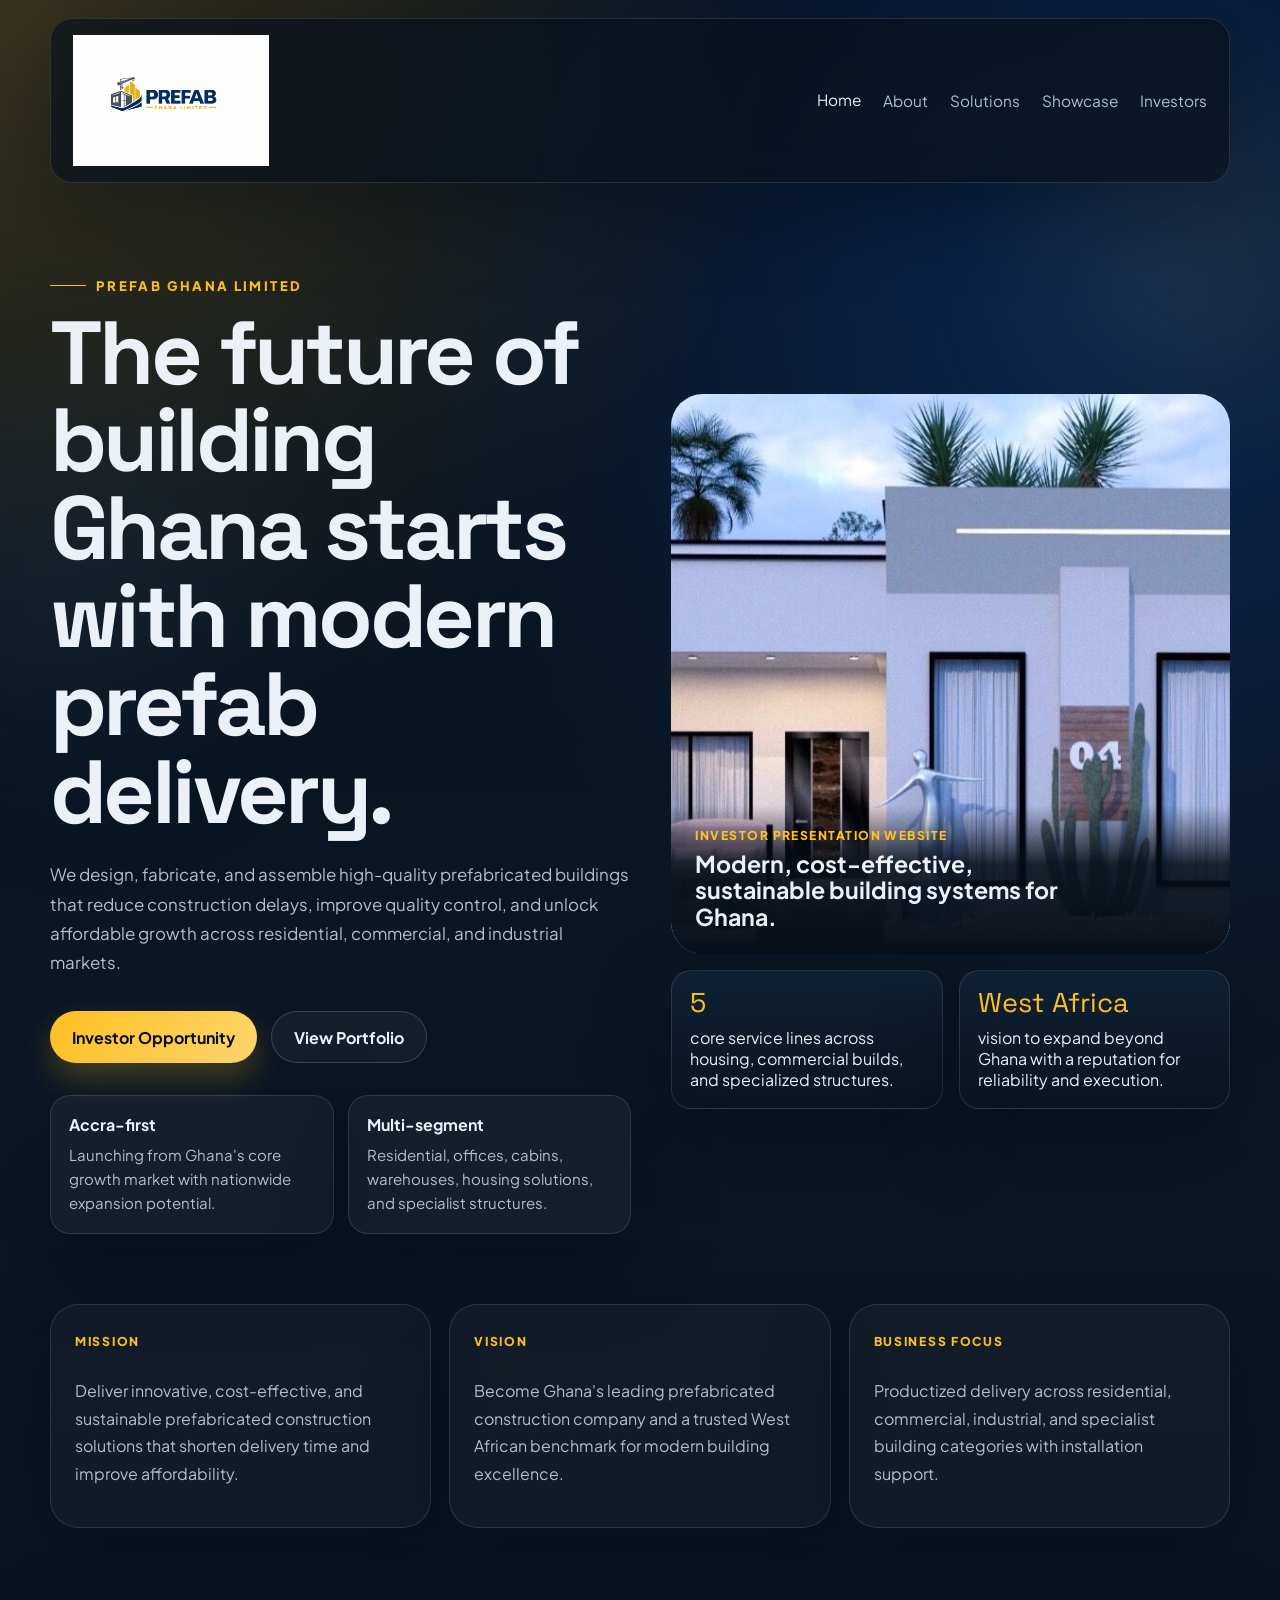
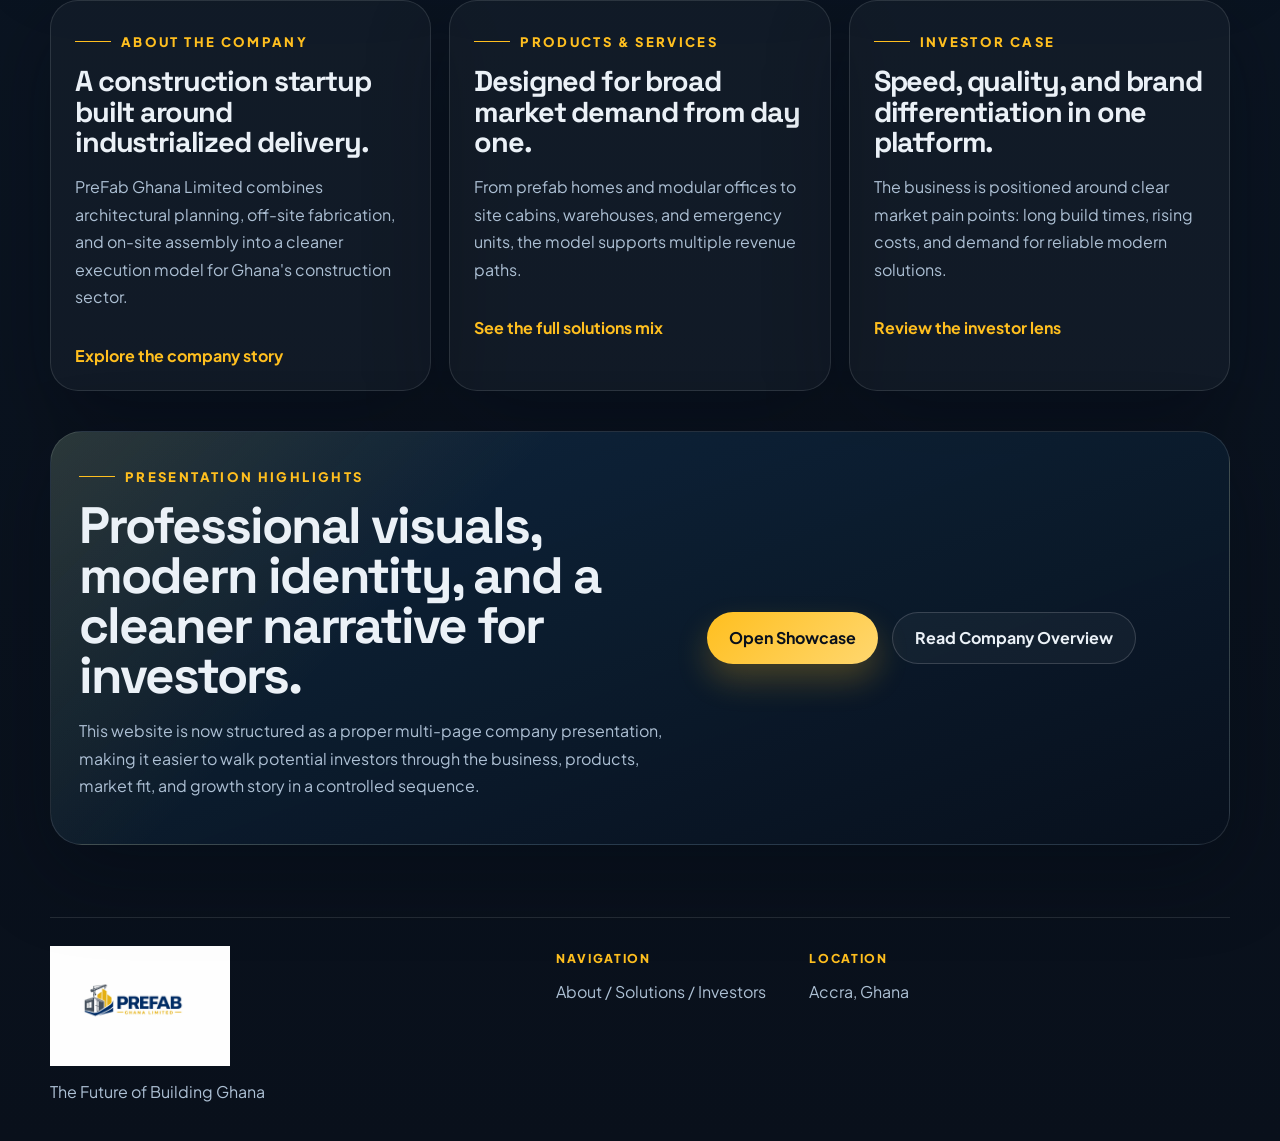
==== index.html @ 512274a3 "base website implemented" ====
<!DOCTYPE html>
<html lang="en">
  <head>
    <meta charset="UTF-8" />
    <meta name="viewport" content="width=device-width, initial-scale=1.0" />
    <title>PreFab Ghana Limited | Modern Prefab Construction in Ghana</title>
    <meta
      name="description"
      content="Investor-ready multi-page website for PreFab Ghana Limited, showcasing modern prefabricated construction solutions in Ghana."
    />
    <link rel="preconnect" href="https://fonts.googleapis.com" />
    <link rel="preconnect" href="https://fonts.gstatic.com" crossorigin />
    <link
      href="https://fonts.googleapis.com/css2?family=Plus+Jakarta+Sans:wght@400;500;600;700;800&family=Space+Grotesk:wght@500;700&display=swap"
      rel="stylesheet"
    />
    <link rel="stylesheet" href="styles.css" />
  </head>
  <body data-page="home">
    <div class="site-shell">
      <header class="topbar">
        <a class="brand" href="index.html" aria-label="PreFab Ghana home">
          <img src="assets/logo.png" alt="PreFab Ghana Limited logo" />
        </a>
        <button class="menu-toggle" type="button" aria-expanded="false" aria-label="Open navigation">
          <span></span>
          <span></span>
        </button>
        <nav class="nav">
          <a href="index.html" data-page="home">Home</a>
          <a href="about.html" data-page="about">About</a>
          <a href="solutions.html" data-page="solutions">Solutions</a>
          <a href="showcase.html" data-page="showcase">Showcase</a>
          <a href="investors.html" data-page="investors">Investors</a>
        </nav>
      </header>

      <main>
        <section class="hero section">
          <div class="hero-copy reveal">
            <span class="eyebrow">PreFab Ghana Limited</span>
            <h1>The future of building Ghana starts with modern prefab delivery.</h1>
            <p class="lead">
              We design, fabricate, and assemble high-quality prefabricated buildings that reduce construction delays,
              improve quality control, and unlock affordable growth across residential, commercial, and industrial markets.
            </p>
            <div class="hero-actions">
              <a class="button button-primary" href="investors.html">Investor Opportunity</a>
              <a class="button button-secondary" href="showcase.html">View Portfolio</a>
            </div>
            <div class="hero-points">
              <div>
                <strong>Accra-first</strong>
                <span>Launching from Ghana's core growth market with nationwide expansion potential.</span>
              </div>
              <div>
                <strong>Multi-segment</strong>
                <span>Residential, offices, cabins, warehouses, housing solutions, and specialist structures.</span>
              </div>
            </div>
          </div>

          <div class="hero-visual reveal">
            <div class="hero-card glass">
              <img src="assets/project-3.jpeg" alt="Featured PreFab Ghana project" />
              <div class="hero-overlay">
                <p>Investor presentation website</p>
                <strong>Modern, cost-effective, sustainable building systems for Ghana.</strong>
              </div>
            </div>
            <div class="hero-stats">
              <article class="metric glass">
                <span>5</span>
                <p>core service lines across housing, commercial builds, and specialized structures.</p>
              </article>
              <article class="metric glass">
                <span>West Africa</span>
                <p>vision to expand beyond Ghana with a reputation for reliability and execution.</p>
              </article>
            </div>
          </div>
        </section>

        <section class="section intro-strip reveal">
          <div class="strip-card">
            <span>Mission</span>
            <p>
              Deliver innovative, cost-effective, and sustainable prefabricated construction solutions that shorten
              delivery time and improve affordability.
            </p>
          </div>
          <div class="strip-card">
            <span>Vision</span>
            <p>
              Become Ghana's leading prefabricated construction company and a trusted West African benchmark for modern
              building excellence.
            </p>
          </div>
          <div class="strip-card">
            <span>Business Focus</span>
            <p>
              Productized delivery across residential, commercial, industrial, and specialist building categories with
              installation support.
            </p>
          </div>
        </section>

        <section class="section summary-grid">
          <article class="feature-panel reveal">
            <span class="eyebrow">About The Company</span>
            <h2>A construction startup built around industrialized delivery.</h2>
            <p>
              PreFab Ghana Limited combines architectural planning, off-site fabrication, and on-site assembly into a
              cleaner execution model for Ghana's construction sector.
            </p>
            <a class="text-link" href="about.html">Explore the company story</a>
          </article>
          <article class="feature-panel reveal">
            <span class="eyebrow">Products & Services</span>
            <h2>Designed for broad market demand from day one.</h2>
            <p>
              From prefab homes and modular offices to site cabins, warehouses, and emergency units, the model supports
              multiple revenue paths.
            </p>
            <a class="text-link" href="solutions.html">See the full solutions mix</a>
          </article>
          <article class="feature-panel reveal">
            <span class="eyebrow">Investor Case</span>
            <h2>Speed, quality, and brand differentiation in one platform.</h2>
            <p>
              The business is positioned around clear market pain points: long build times, rising costs, and demand for
              reliable modern solutions.
            </p>
            <a class="text-link" href="investors.html">Review the investor lens</a>
          </article>
        </section>

        <section class="section highlight-band reveal">
          <div class="highlight-copy">
            <span class="eyebrow">Presentation Highlights</span>
            <h2>Professional visuals, modern identity, and a cleaner narrative for investors.</h2>
            <p>
              This website is now structured as a proper multi-page company presentation, making it easier to walk
              potential investors through the business, products, market fit, and growth story in a controlled sequence.
            </p>
          </div>
          <div class="highlight-actions">
            <a class="button button-primary" href="showcase.html">Open Showcase</a>
            <a class="button button-secondary" href="about.html">Read Company Overview</a>
          </div>
        </section>
      </main>

      <footer class="footer">
        <div>
          <img src="assets/logo.png" alt="PreFab Ghana Limited logo" />
          <p>The Future of Building Ghana</p>
        </div>
        <div>
          <span>Navigation</span>
          <p><a href="about.html">About</a> / <a href="solutions.html">Solutions</a> / <a href="investors.html">Investors</a></p>
        </div>
        <div>
          <span>Location</span>
          <p>Accra, Ghana</p>
        </div>
      </footer>
    </div>

    <script src="script.js"></script>
  </body>
</html>
---- styles.css ----
:root {
  --bg: #08111d;
  --text: #ebf1f7;
  --muted: #adc0d4;
  --accent: #ffbf1f;
  --brand: #0a418c;
  --line: rgba(235, 241, 247, 0.12);
  --shadow: 0 28px 80px rgba(1, 8, 18, 0.34);
  --radius-lg: 28px;
  --radius-md: 20px;
  --radius-sm: 14px;
  --container: min(1180px, calc(100vw - 40px));
}

* {
  box-sizing: border-box;
}

html {
  scroll-behavior: smooth;
}

body {
  margin: 0;
  font-family: "Plus Jakarta Sans", sans-serif;
  background:
    radial-gradient(circle at top left, rgba(255, 191, 31, 0.2), transparent 26%),
    radial-gradient(circle at 90% 10%, rgba(10, 65, 140, 0.45), transparent 28%),
    linear-gradient(180deg, #07101c 0%, #0b1624 40%, #09101b 100%);
  color: var(--text);
}

img {
  max-width: 100%;
  display: block;
}

a {
  color: inherit;
  text-decoration: none;
}

button {
  font: inherit;
}

.site-shell {
  position: relative;
  overflow: hidden;
}

.site-shell::before,
.site-shell::after {
  content: "";
  position: fixed;
  z-index: -1;
  border-radius: 50%;
  filter: blur(90px);
  opacity: 0.38;
}

.site-shell::before {
  width: 280px;
  height: 280px;
  top: 110px;
  right: -60px;
  background: rgba(255, 191, 31, 0.24);
}

.site-shell::after {
  width: 340px;
  height: 340px;
  left: -100px;
  bottom: 140px;
  background: rgba(16, 73, 150, 0.26);
}

.topbar {
  position: sticky;
  top: 0;
  z-index: 20;
  width: var(--container);
  margin: 18px auto 0;
  padding: 16px 22px;
  display: flex;
  align-items: center;
  justify-content: space-between;
  gap: 24px;
  background: rgba(8, 17, 29, 0.68);
  backdrop-filter: blur(18px);
  border: 1px solid var(--line);
  border-radius: 22px;
  box-shadow: var(--shadow);
}

.brand img {
  width: 196px;
  height: auto;
}

.nav {
  display: flex;
  align-items: center;
  gap: 22px;
  font-size: 0.96rem;
  color: var(--muted);
}

.nav a {
  padding: 8px 0;
  transition: color 0.25s ease, transform 0.25s ease;
}

.nav a:hover,
.nav a:focus-visible,
.nav a.is-current {
  color: var(--text);
  transform: translateY(-1px);
}

.menu-toggle {
  display: none;
  width: 48px;
  height: 48px;
  padding: 0;
  border: 1px solid var(--line);
  background: rgba(255, 255, 255, 0.04);
  border-radius: 14px;
  cursor: pointer;
}

.menu-toggle span {
  display: block;
  width: 20px;
  height: 2px;
  margin: 6px auto;
  background: var(--text);
  transition: transform 0.3s ease, opacity 0.3s ease;
}

.section {
  width: var(--container);
  margin: 0 auto;
}

.hero,
.page-hero {
  display: grid;
  grid-template-columns: 1.02fr 0.98fr;
  gap: 40px;
  align-items: center;
}

.hero {
  padding: 86px 0 48px;
}

.page-hero {
  padding: 78px 0 36px;
}

.eyebrow {
  display: inline-flex;
  align-items: center;
  gap: 10px;
  margin-bottom: 16px;
  color: var(--accent);
  font-size: 0.82rem;
  font-weight: 800;
  letter-spacing: 0.18em;
  text-transform: uppercase;
}

.eyebrow::before {
  content: "";
  width: 36px;
  height: 1px;
  background: currentColor;
}

.hero h1,
.page-hero h1,
.feature-panel h2,
.highlight-copy h2,
.investor-copy h2 {
  margin: 0;
  font-family: "Space Grotesk", sans-serif;
  line-height: 0.98;
  letter-spacing: -0.04em;
}

.hero h1 {
  max-width: 12ch;
  font-size: clamp(3rem, 7vw, 5.8rem);
}

.page-hero h1 {
  max-width: 12ch;
  font-size: clamp(2.8rem, 6vw, 4.8rem);
}

.feature-panel h2 {
  margin-bottom: 14px;
  font-size: 1.8rem;
  line-height: 1.05;
}

.highlight-copy h2,
.investor-copy h2 {
  font-size: clamp(2rem, 4vw, 3.4rem);
}

.lead,
.feature-panel p,
.panel p,
.advantage-card p,
.solution-card p,
.showcase-caption p,
.investor-copy p,
.investor-grid p,
.footer p,
.strip-card p,
.highlight-copy p {
  color: var(--muted);
  line-height: 1.72;
}

.lead {
  max-width: 64ch;
  margin: 24px 0 0;
  font-size: 1.06rem;
}

.hero-actions,
.highlight-actions {
  display: flex;
  flex-wrap: wrap;
  gap: 14px;
}

.hero-actions {
  margin: 34px 0 32px;
}

.button {
  display: inline-flex;
  align-items: center;
  justify-content: center;
  min-height: 52px;
  padding: 0 22px;
  border-radius: 999px;
  font-weight: 700;
  transition: transform 0.25s ease, box-shadow 0.25s ease;
}

.button:hover,
.button:focus-visible {
  transform: translateY(-2px);
}

.button-primary {
  background: linear-gradient(135deg, var(--accent) 0%, #ffd76f 100%);
  color: #09101b;
  box-shadow: 0 16px 32px rgba(255, 191, 31, 0.24);
}

.button-secondary {
  border: 1px solid rgba(255, 255, 255, 0.16);
  background: rgba(255, 255, 255, 0.04);
}

.hero-points {
  display: grid;
  grid-template-columns: repeat(2, minmax(0, 1fr));
  gap: 14px;
}

.hero-points div,
.metric,
.strip-card,
.feature-panel,
.panel,
.solution-card,
.advantage-card,
.investor-panel,
.showcase-stage,
.showcase-item,
.highlight-band,
.page-hero-media {
  border: 1px solid var(--line);
  box-shadow: var(--shadow);
}

.hero-points div,
.metric {
  padding: 18px;
  border-radius: var(--radius-md);
  background: rgba(255, 255, 255, 0.04);
}

.hero-points strong {
  display: block;
  margin-bottom: 8px;
  font-size: 1rem;
}

.hero-points span {
  color: var(--muted);
  font-size: 0.94rem;
  line-height: 1.6;
}

.hero-visual {
  display: grid;
  gap: 16px;
}

.glass {
  background: linear-gradient(180deg, rgba(16, 35, 56, 0.84), rgba(9, 20, 33, 0.92));
  backdrop-filter: blur(16px);
}

.hero-card,
.showcase-stage,
.page-hero-media {
  position: relative;
  overflow: hidden;
  border-radius: 32px;
}

.hero-card img,
.showcase-stage img,
.page-hero-media img {
  width: 100%;
  height: 100%;
  object-fit: cover;
}

.hero-card {
  min-height: 560px;
}

.page-hero-media {
  min-height: 420px;
}

.hero-overlay,
.showcase-caption {
  position: absolute;
  left: 0;
  right: 0;
  bottom: 0;
  padding: 22px 24px 24px;
  background: linear-gradient(180deg, transparent 0%, rgba(6, 13, 22, 0.88) 40%, rgba(6, 13, 22, 0.98) 100%);
}

.hero-overlay p,
.showcase-caption span {
  margin: 0 0 8px;
  color: var(--accent);
  text-transform: uppercase;
  letter-spacing: 0.12em;
  font-size: 0.76rem;
  font-weight: 800;
}

.hero-overlay strong,
.showcase-caption h3 {
  display: block;
  margin: 0;
  max-width: 24ch;
  font-size: 1.45rem;
  line-height: 1.14;
}

.hero-stats {
  display: grid;
  grid-template-columns: repeat(2, minmax(0, 1fr));
  gap: 16px;
}

.metric span {
  display: block;
  margin-bottom: 10px;
  color: var(--accent);
  font-family: "Space Grotesk", sans-serif;
  font-size: 1.7rem;
  line-height: 1;
}

.metric p {
  margin: 0;
}

.intro-strip,
.summary-grid,
.two-column,
.about-grid,
.solution-grid,
.advantage-grid,
.investor-grid {
  display: grid;
  gap: 18px;
}

.intro-strip {
  grid-template-columns: repeat(3, minmax(0, 1fr));
  padding: 22px 0 44px;
}

.summary-grid {
  grid-template-columns: repeat(3, minmax(0, 1fr));
  padding-top: 28px;
}

.two-column {
  grid-template-columns: repeat(2, minmax(0, 1fr));
  padding-top: 28px;
}

.about-grid {
  grid-template-columns: 0.9fr 1fr 1fr;
  padding-top: 28px;
}

.solution-grid,
.advantage-grid,
.investor-grid {
  grid-template-columns: repeat(4, minmax(0, 1fr));
  padding-top: 28px;
}

.strip-card,
.feature-panel,
.panel,
.solution-card,
.advantage-card,
.investor-panel,
.showcase-item {
  background: rgba(255, 255, 255, 0.03);
  border-radius: var(--radius-lg);
}

.strip-card,
.feature-panel,
.panel,
.solution-card,
.advantage-card {
  padding: 24px;
}

.strip-card span,
.footer span {
  display: inline-block;
  margin-bottom: 12px;
  color: var(--accent);
  font-size: 0.76rem;
  letter-spacing: 0.14em;
  font-weight: 800;
  text-transform: uppercase;
}

.highlight-band {
  margin-top: 40px;
  padding: 28px;
  display: grid;
  grid-template-columns: 1.1fr 0.9fr;
  gap: 24px;
  align-items: center;
  border-radius: 32px;
  background:
    linear-gradient(135deg, rgba(255, 191, 31, 0.12), transparent 32%),
    linear-gradient(160deg, rgba(15, 39, 64, 0.92), rgba(8, 17, 29, 0.96));
}

.panel h3,
.solution-card h3,
.advantage-card h3 {
  margin: 0 0 16px;
  font-size: 1.2rem;
}

.clean-list,
.value-list {
  list-style: none;
  padding: 0;
  margin: 0;
}

.clean-list li,
.value-list li {
  padding: 13px 0;
  border-bottom: 1px solid rgba(255, 255, 255, 0.08);
}

.clean-list li:last-child,
.value-list li:last-child {
  border-bottom: 0;
}

.value-list li {
  display: grid;
  gap: 4px;
}

.value-list span {
  color: var(--muted);
}

.timeline-step {
  display: grid;
  grid-template-columns: auto 1fr;
  gap: 14px;
  align-items: start;
  padding: 14px 0;
}

.timeline-step span,
.solution-index {
  display: inline-flex;
  align-items: center;
  justify-content: center;
  width: 42px;
  height: 42px;
  border-radius: 50%;
  background: rgba(255, 191, 31, 0.14);
  color: var(--accent);
  font-weight: 800;
}

.timeline-step p {
  margin: 6px 0 0;
}

.solution-index {
  margin-bottom: 18px;
}

.showcase-layout {
  display: grid;
  grid-template-columns: 1.25fr 0.75fr;
  gap: 20px;
  align-items: stretch;
  padding-top: 28px;
}

.showcase-stage {
  min-height: 620px;
}

.showcase-list {
  display: grid;
  gap: 14px;
}

.showcase-item {
  display: grid;
  grid-template-columns: 124px 1fr;
  gap: 16px;
  align-items: center;
  width: 100%;
  padding: 14px;
  color: var(--text);
  cursor: pointer;
  text-align: left;
  transition: transform 0.25s ease, border-color 0.25s ease, background 0.25s ease;
}

.showcase-item img {
  width: 124px;
  height: 94px;
  border-radius: 16px;
  object-fit: cover;
}

.showcase-item span {
  font-weight: 700;
  line-height: 1.5;
}

.showcase-item:hover,
.showcase-item:focus-visible,
.showcase-item.is-active {
  transform: translateY(-2px);
  border-color: rgba(255, 191, 31, 0.42);
  background: rgba(255, 255, 255, 0.06);
}

.investor-panel {
  padding: 28px;
  background:
    linear-gradient(135deg, rgba(255, 191, 31, 0.12), transparent 32%),
    linear-gradient(160deg, rgba(15, 39, 64, 0.92), rgba(8, 17, 29, 0.96));
}

.investor-copy {
  max-width: 760px;
  margin-bottom: 24px;
}

.investor-grid article {
  padding: 22px;
  border-radius: var(--radius-md);
  background: rgba(255, 255, 255, 0.04);
  border: 1px solid var(--line);
}

.investor-grid strong {
  display: block;
  margin-bottom: 12px;
  font-size: 1rem;
}

.text-link {
  display: inline-flex;
  margin-top: 18px;
  color: var(--accent);
  font-weight: 700;
}

.text-link:hover,
.text-link:focus-visible {
  color: #ffd76f;
}

.footer {
  width: var(--container);
  margin: 72px auto 36px;
  padding: 28px 0 0;
  display: grid;
  grid-template-columns: 1.15fr 0.55fr 1fr;
  gap: 22px;
  border-top: 1px solid var(--line);
}

.footer img {
  width: 180px;
  margin-bottom: 12px;
}

.footer p {
  margin: 0;
}

.footer a {
  color: inherit;
}

.reveal {
  opacity: 0;
  transform: translateY(28px);
  transition: opacity 0.7s ease, transform 0.7s ease;
}

.reveal.is-visible {
  opacity: 1;
  transform: translateY(0);
}

@media (max-width: 1080px) {
  .hero,
  .page-hero,
  .intro-strip,
  .summary-grid,
  .two-column,
  .about-grid,
  .solution-grid,
  .advantage-grid,
  .investor-grid,
  .showcase-layout,
  .footer,
  .highlight-band {
    grid-template-columns: 1fr;
  }

  .hero,
  .page-hero {
    padding-top: 56px;
  }

  .hero-card,
  .showcase-stage,
  .page-hero-media {
    min-height: 500px;
  }

  .showcase-list {
    grid-template-columns: repeat(3, minmax(0, 1fr));
  }

  .showcase-item {
    grid-template-columns: 1fr;
  }

  .showcase-item img {
    width: 100%;
    height: 160px;
  }
}

@media (max-width: 760px) {
  .topbar {
    padding: 14px 16px;
  }

  .brand img {
    width: 150px;
  }

  .menu-toggle {
    display: block;
  }

  .menu-toggle[aria-expanded="true"] span:first-child {
    transform: translateY(8px) rotate(45deg);
  }

  .menu-toggle[aria-expanded="true"] span:last-child {
    transform: translateY(-6px) rotate(-45deg);
  }

  .nav {
    position: absolute;
    top: calc(100% + 10px);
    left: 0;
    right: 0;
    display: grid;
    gap: 4px;
    padding: 12px;
    background: rgba(7, 16, 28, 0.96);
    border: 1px solid var(--line);
    border-radius: 18px;
    opacity: 0;
    visibility: hidden;
    transform: translateY(-8px);
    transition: opacity 0.25s ease, transform 0.25s ease, visibility 0.25s ease;
  }

  .nav.is-open {
    opacity: 1;
    visibility: visible;
    transform: translateY(0);
  }

  .nav a {
    padding: 12px 10px;
    border-radius: 12px;
    background: rgba(255, 255, 255, 0.03);
  }

  .hero,
  .page-hero {
    gap: 24px;
    padding-top: 40px;
  }

  .hero h1 {
    max-width: none;
    font-size: clamp(2.6rem, 16vw, 4.2rem);
  }

  .page-hero h1 {
    max-width: none;
    font-size: clamp(2.4rem, 14vw, 3.8rem);
  }

  .feature-panel h2,
  .highlight-copy h2,
  .investor-copy h2 {
    font-size: clamp(1.8rem, 10vw, 3rem);
  }

  .hero-points,
  .hero-stats {
    grid-template-columns: 1fr;
  }

  .hero-card,
  .showcase-stage,
  .page-hero-media {
    min-height: 400px;
  }

  .showcase-list {
    grid-template-columns: 1fr;
  }

  .showcase-item {
    grid-template-columns: 108px 1fr;
  }

  .showcase-item img {
    width: 108px;
    height: 84px;
  }

  .highlight-band,
  .investor-panel {
    padding: 24px;
  }
}
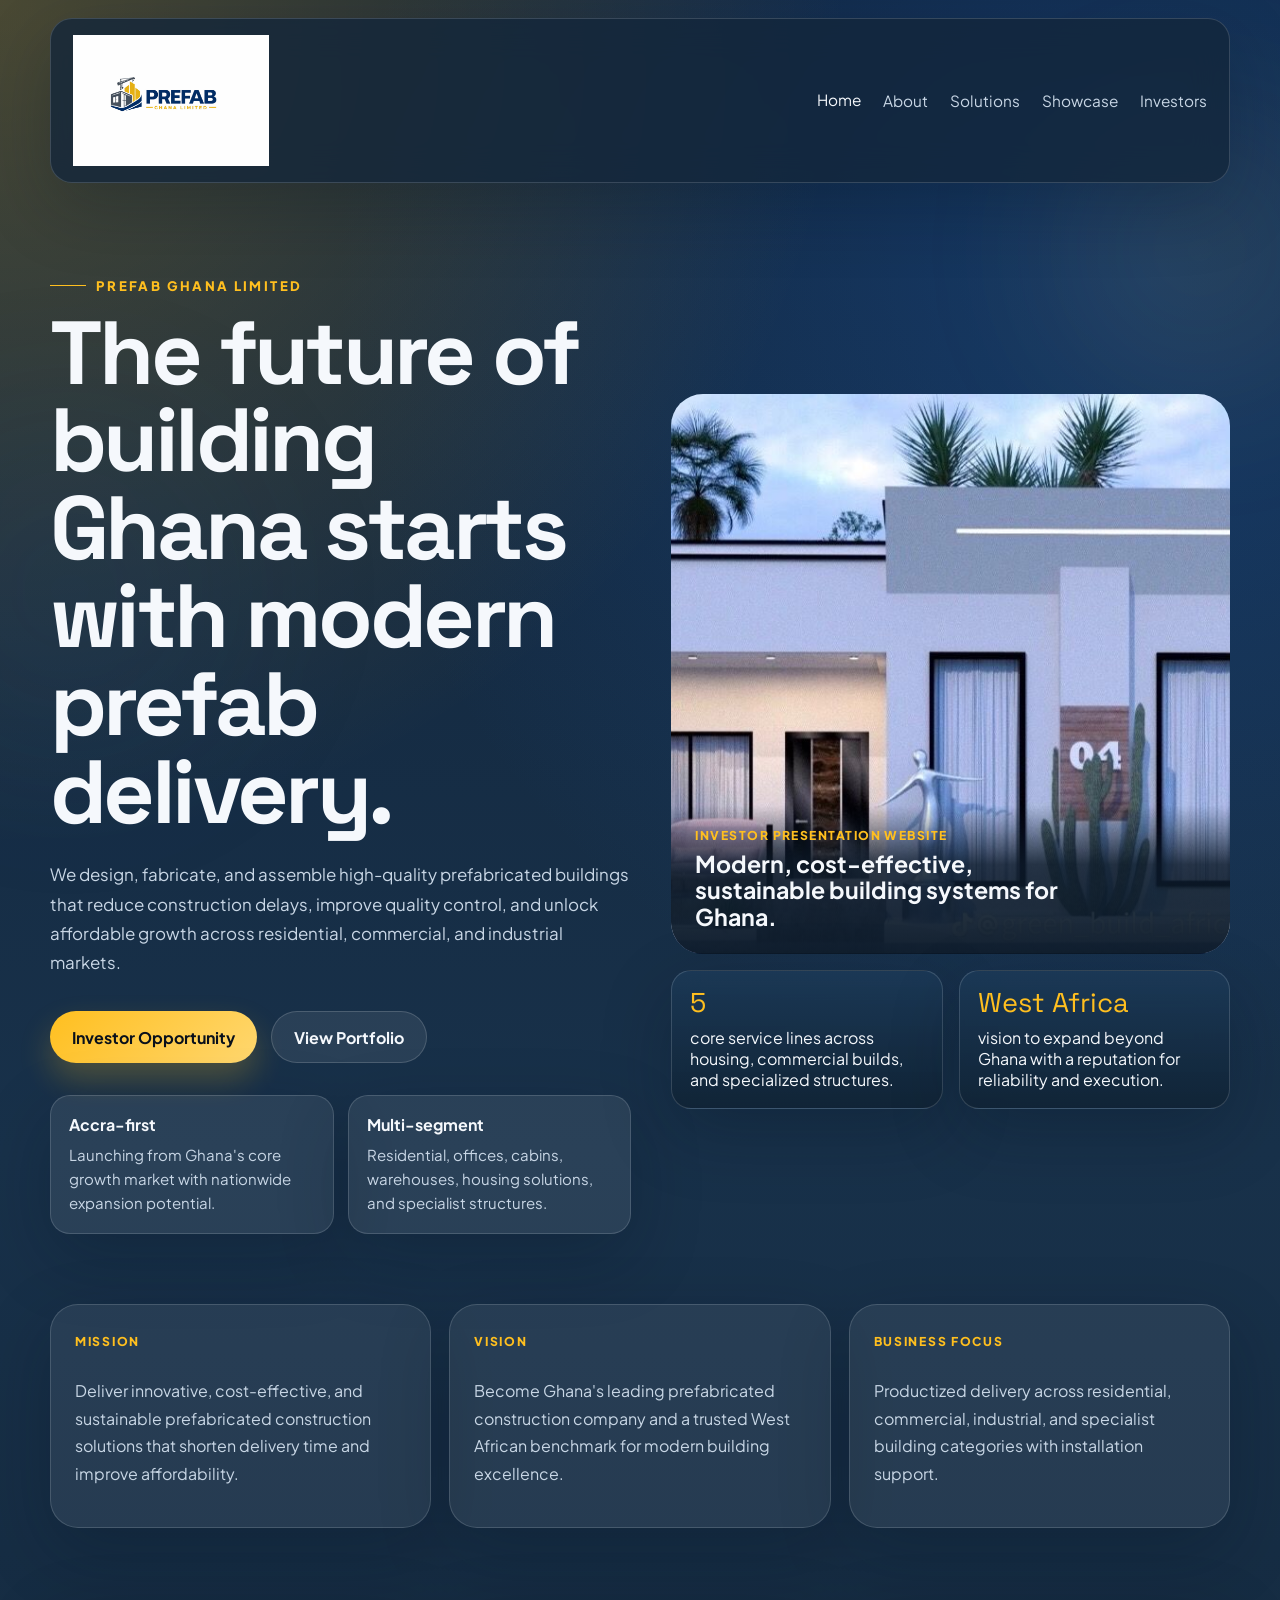
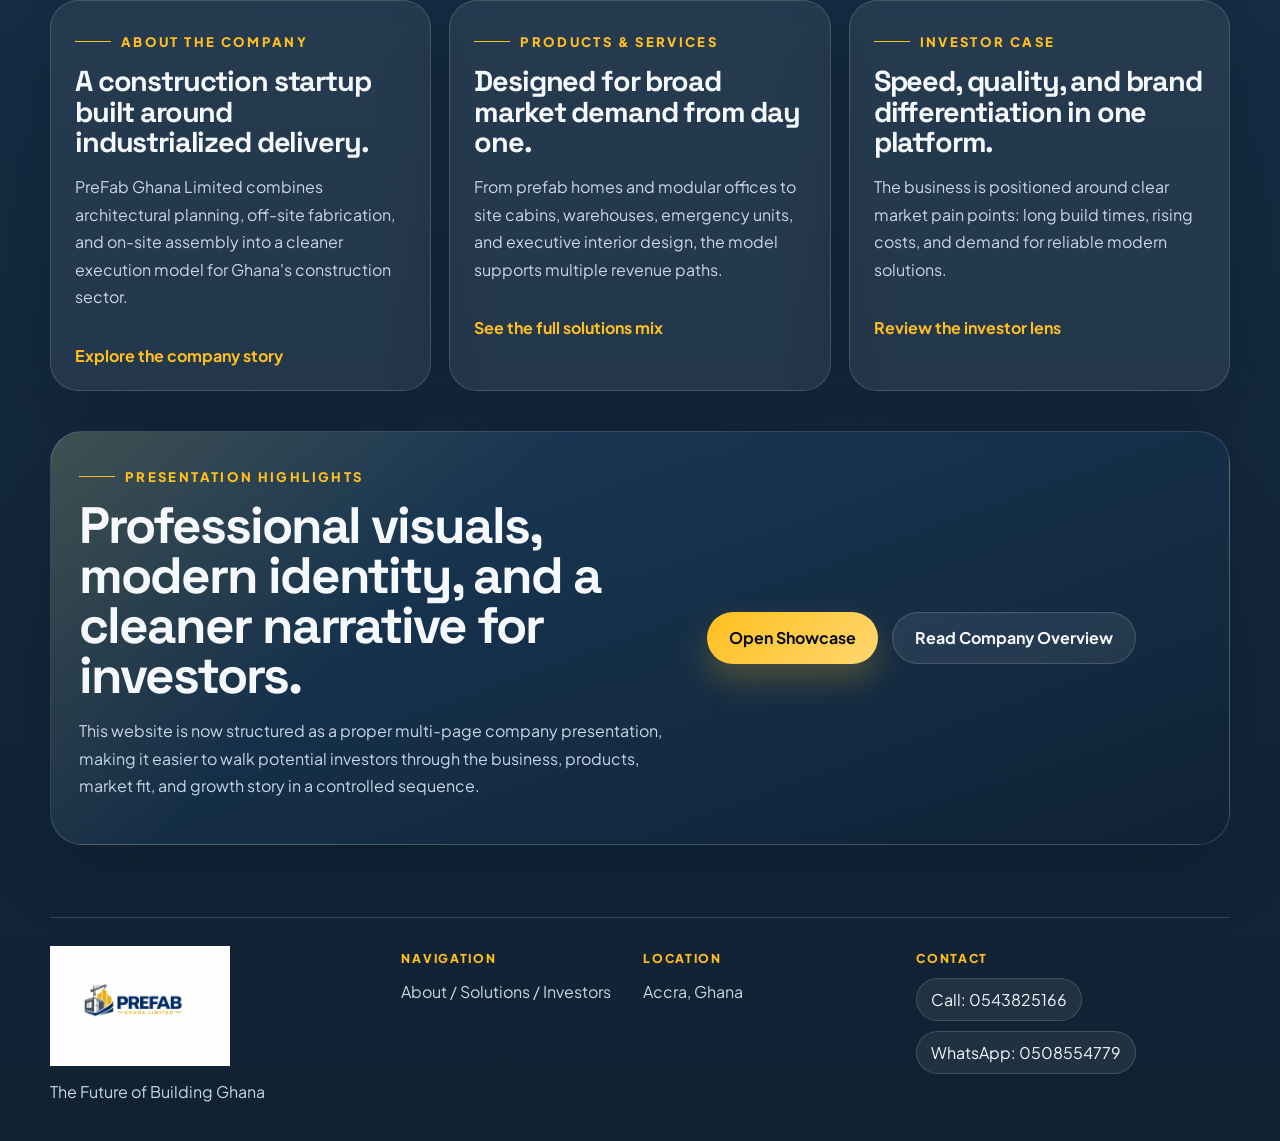
==== commit b1397f6a: "added contact details and update ttheme" ====
--- a/index.html
+++ b/index.html
@@ -119,8 +119,8 @@
             <span class="eyebrow">Products & Services</span>
             <h2>Designed for broad market demand from day one.</h2>
             <p>
-              From prefab homes and modular offices to site cabins, warehouses, and emergency units, the model supports
-              multiple revenue paths.
+              From prefab homes and modular offices to site cabins, warehouses, emergency units, and executive interior
+              design, the model supports multiple revenue paths.
             </p>
             <a class="text-link" href="solutions.html">See the full solutions mix</a>
           </article>
@@ -164,6 +164,13 @@
           <span>Location</span>
           <p>Accra, Ghana</p>
         </div>
+        <div>
+          <span>Contact</span>
+          <div class="contact-links">
+            <a class="contact-link" href="tel:+233543825166">Call: 0543825166</a>
+            <a class="contact-link" href="https://wa.me/233508554779">WhatsApp: 0508554779</a>
+          </div>
+        </div>
       </footer>
     </div>
 
--- a/styles.css
+++ b/styles.css
@@ -1,11 +1,11 @@
 :root {
-  --bg: #08111d;
-  --text: #ebf1f7;
-  --muted: #adc0d4;
+  --bg: #102236;
+  --text: #f5f8fc;
+  --muted: #c8d6e5;
   --accent: #ffbf1f;
   --brand: #0a418c;
-  --line: rgba(235, 241, 247, 0.12);
-  --shadow: 0 28px 80px rgba(1, 8, 18, 0.34);
+  --line: rgba(235, 241, 247, 0.16);
+  --shadow: 0 24px 70px rgba(4, 17, 31, 0.24);
   --radius-lg: 28px;
   --radius-md: 20px;
   --radius-sm: 14px;
@@ -24,9 +24,9 @@
   margin: 0;
   font-family: "Plus Jakarta Sans", sans-serif;
   background:
-    radial-gradient(circle at top left, rgba(255, 191, 31, 0.2), transparent 26%),
-    radial-gradient(circle at 90% 10%, rgba(10, 65, 140, 0.45), transparent 28%),
-    linear-gradient(180deg, #07101c 0%, #0b1624 40%, #09101b 100%);
+    radial-gradient(circle at top left, rgba(255, 191, 31, 0.24), transparent 28%),
+    radial-gradient(circle at 90% 10%, rgba(27, 94, 186, 0.34), transparent 30%),
+    linear-gradient(180deg, #11243a 0%, #18314a 42%, #102132 100%);
   color: var(--text);
 }
 
@@ -86,7 +86,7 @@
   align-items: center;
   justify-content: space-between;
   gap: 24px;
-  background: rgba(8, 17, 29, 0.68);
+  background: rgba(18, 38, 58, 0.78);
   backdrop-filter: blur(18px);
   border: 1px solid var(--line);
   border-radius: 22px;
@@ -124,7 +124,7 @@
   height: 48px;
   padding: 0;
   border: 1px solid var(--line);
-  background: rgba(255, 255, 255, 0.04);
+  background: rgba(255, 255, 255, 0.08);
   border-radius: 14px;
   cursor: pointer;
 }
@@ -266,7 +266,7 @@
 
 .button-secondary {
   border: 1px solid rgba(255, 255, 255, 0.16);
-  background: rgba(255, 255, 255, 0.04);
+  background: rgba(255, 255, 255, 0.08);
 }
 
 .hero-points {
@@ -295,7 +295,7 @@
 .metric {
   padding: 18px;
   border-radius: var(--radius-md);
-  background: rgba(255, 255, 255, 0.04);
+  background: rgba(255, 255, 255, 0.08);
 }
 
 .hero-points strong {
@@ -316,7 +316,7 @@
 }
 
 .glass {
-  background: linear-gradient(180deg, rgba(16, 35, 56, 0.84), rgba(9, 20, 33, 0.92));
+  background: linear-gradient(180deg, rgba(28, 58, 88, 0.82), rgba(16, 35, 53, 0.9));
   backdrop-filter: blur(16px);
 }
 
@@ -351,7 +351,7 @@
   right: 0;
   bottom: 0;
   padding: 22px 24px 24px;
-  background: linear-gradient(180deg, transparent 0%, rgba(6, 13, 22, 0.88) 40%, rgba(6, 13, 22, 0.98) 100%);
+  background: linear-gradient(180deg, transparent 0%, rgba(12, 26, 41, 0.84) 40%, rgba(12, 26, 41, 0.96) 100%);
 }
 
 .hero-overlay p,
@@ -437,7 +437,7 @@
 .advantage-card,
 .investor-panel,
 .showcase-item {
-  background: rgba(255, 255, 255, 0.03);
+  background: rgba(255, 255, 255, 0.07);
   border-radius: var(--radius-lg);
 }
 
@@ -469,8 +469,8 @@
   align-items: center;
   border-radius: 32px;
   background:
-    linear-gradient(135deg, rgba(255, 191, 31, 0.12), transparent 32%),
-    linear-gradient(160deg, rgba(15, 39, 64, 0.92), rgba(8, 17, 29, 0.96));
+    linear-gradient(135deg, rgba(255, 191, 31, 0.16), transparent 32%),
+    linear-gradient(160deg, rgba(28, 62, 95, 0.9), rgba(16, 34, 53, 0.96));
 }
 
 .panel h3,
@@ -583,14 +583,14 @@
 .showcase-item.is-active {
   transform: translateY(-2px);
   border-color: rgba(255, 191, 31, 0.42);
-  background: rgba(255, 255, 255, 0.06);
+  background: rgba(255, 255, 255, 0.11);
 }
 
 .investor-panel {
   padding: 28px;
   background:
-    linear-gradient(135deg, rgba(255, 191, 31, 0.12), transparent 32%),
-    linear-gradient(160deg, rgba(15, 39, 64, 0.92), rgba(8, 17, 29, 0.96));
+    linear-gradient(135deg, rgba(255, 191, 31, 0.16), transparent 32%),
+    linear-gradient(160deg, rgba(28, 62, 95, 0.9), rgba(16, 34, 53, 0.96));
 }
 
 .investor-copy {
@@ -601,7 +601,7 @@
 .investor-grid article {
   padding: 22px;
   border-radius: var(--radius-md);
-  background: rgba(255, 255, 255, 0.04);
+  background: rgba(255, 255, 255, 0.08);
   border: 1px solid var(--line);
 }
 
@@ -628,7 +628,7 @@
   margin: 72px auto 36px;
   padding: 28px 0 0;
   display: grid;
-  grid-template-columns: 1.15fr 0.55fr 1fr;
+  grid-template-columns: 1.05fr 0.7fr 0.8fr 1fr;
   gap: 22px;
   border-top: 1px solid var(--line);
 }
@@ -644,6 +644,29 @@
 
 .footer a {
   color: inherit;
+}
+
+.contact-links {
+  display: grid;
+  gap: 10px;
+}
+
+.contact-link {
+  display: inline-flex;
+  align-items: center;
+  width: fit-content;
+  padding: 10px 14px;
+  border: 1px solid var(--line);
+  border-radius: 999px;
+  background: rgba(255, 255, 255, 0.07);
+  color: var(--text);
+  transition: transform 0.25s ease, background 0.25s ease;
+}
+
+.contact-link:hover,
+.contact-link:focus-visible {
+  transform: translateY(-2px);
+  background: rgba(255, 255, 255, 0.12);
 }
 
 .reveal {
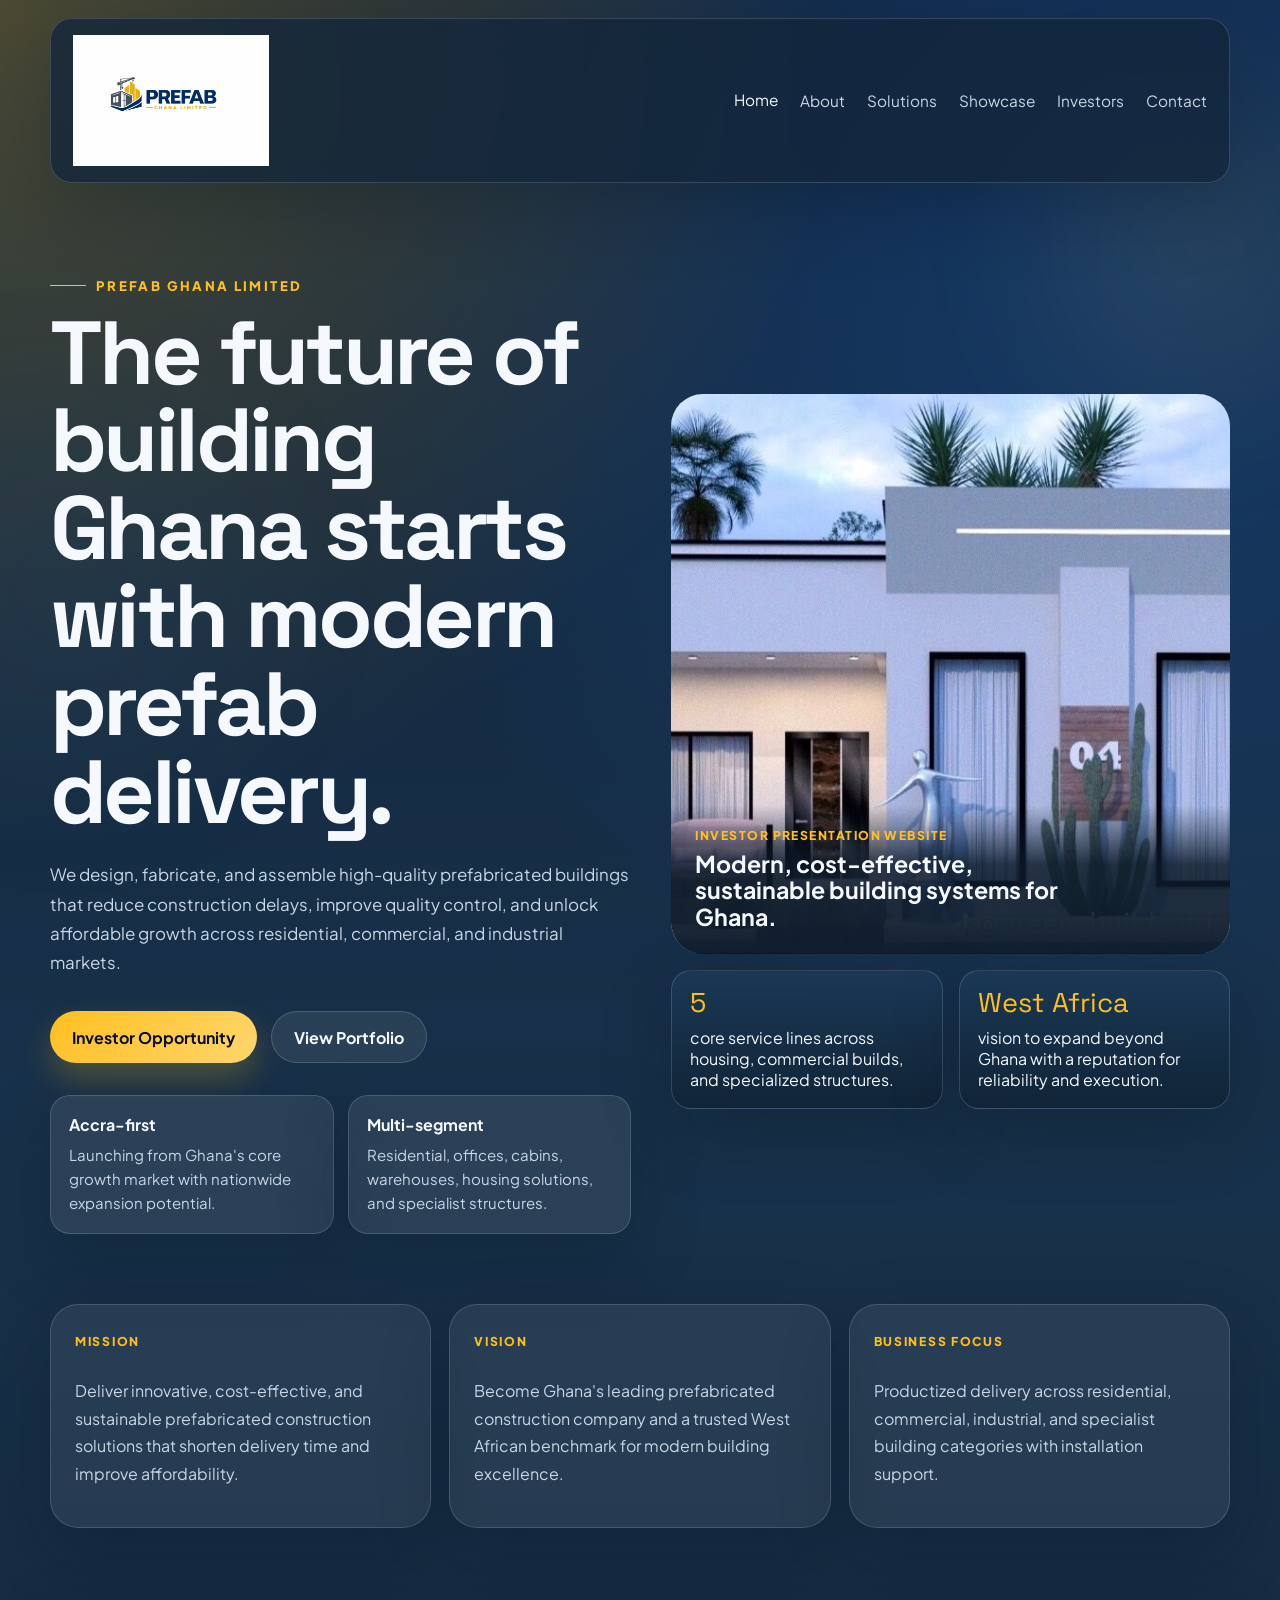
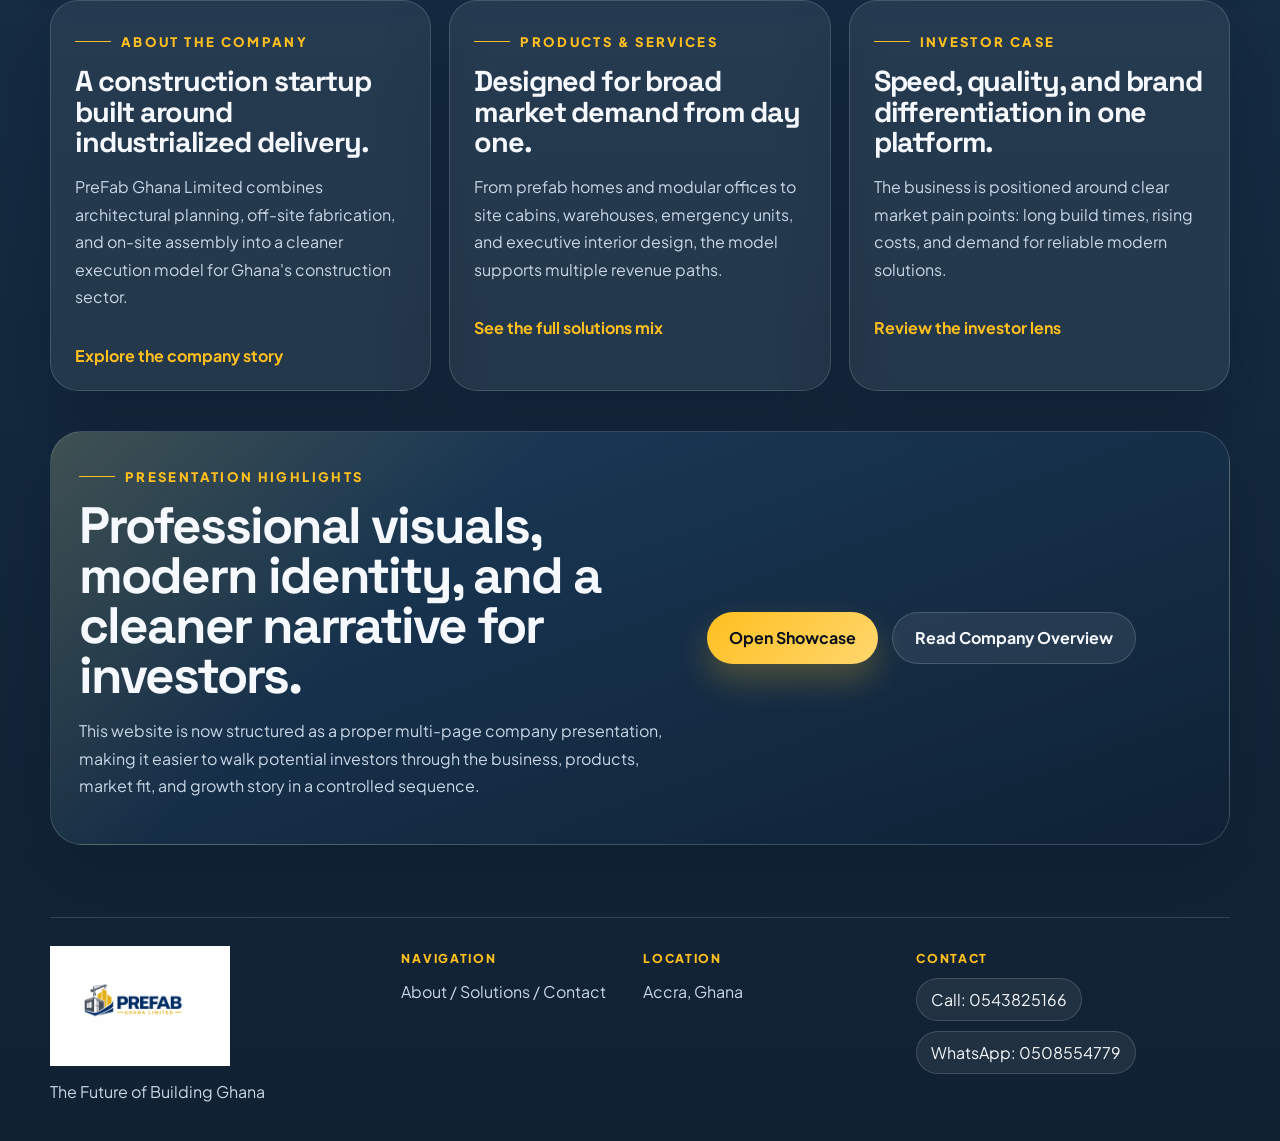
==== commit 636ba4d4: "added contact us and whatsapp link ready for deploy" ====
--- a/index.html
+++ b/index.html
@@ -32,6 +32,7 @@
           <a href="solutions.html" data-page="solutions">Solutions</a>
           <a href="showcase.html" data-page="showcase">Showcase</a>
           <a href="investors.html" data-page="investors">Investors</a>
+          <a href="contact.html" data-page="contact">Contact</a>
         </nav>
       </header>
 
@@ -158,7 +159,7 @@
         </div>
         <div>
           <span>Navigation</span>
-          <p><a href="about.html">About</a> / <a href="solutions.html">Solutions</a> / <a href="investors.html">Investors</a></p>
+          <p><a href="about.html">About</a> / <a href="solutions.html">Solutions</a> / <a href="contact.html">Contact</a></p>
         </div>
         <div>
           <span>Location</span>
@@ -168,7 +169,12 @@
           <span>Contact</span>
           <div class="contact-links">
             <a class="contact-link" href="tel:+233543825166">Call: 0543825166</a>
-            <a class="contact-link" href="https://wa.me/233508554779">WhatsApp: 0508554779</a>
+            <a
+              class="contact-link"
+              href="https://wa.me/233508554779?text=Hello%20PreFab%20Ghana%20Limited%2C%20I%20would%20like%20to%20learn%20more%20about%20your%20prefabricated%20construction%20solutions."
+            >
+              WhatsApp: 0508554779
+            </a>
           </div>
         </div>
       </footer>
--- a/styles.css
+++ b/styles.css
@@ -395,6 +395,7 @@
 .intro-strip,
 .summary-grid,
 .two-column,
+.contact-grid,
 .about-grid,
 .solution-grid,
 .advantage-grid,
@@ -415,6 +416,11 @@
 
 .two-column {
   grid-template-columns: repeat(2, minmax(0, 1fr));
+  padding-top: 28px;
+}
+
+.contact-grid {
+  grid-template-columns: repeat(3, minmax(0, 1fr));
   padding-top: 28px;
 }
 
@@ -623,6 +629,10 @@
   color: #ffd76f;
 }
 
+.contact-note {
+  margin-top: 16px;
+}
+
 .footer {
   width: var(--container);
   margin: 72px auto 36px;
@@ -686,6 +696,7 @@
   .intro-strip,
   .summary-grid,
   .two-column,
+  .contact-grid,
   .about-grid,
   .solution-grid,
   .advantage-grid,
